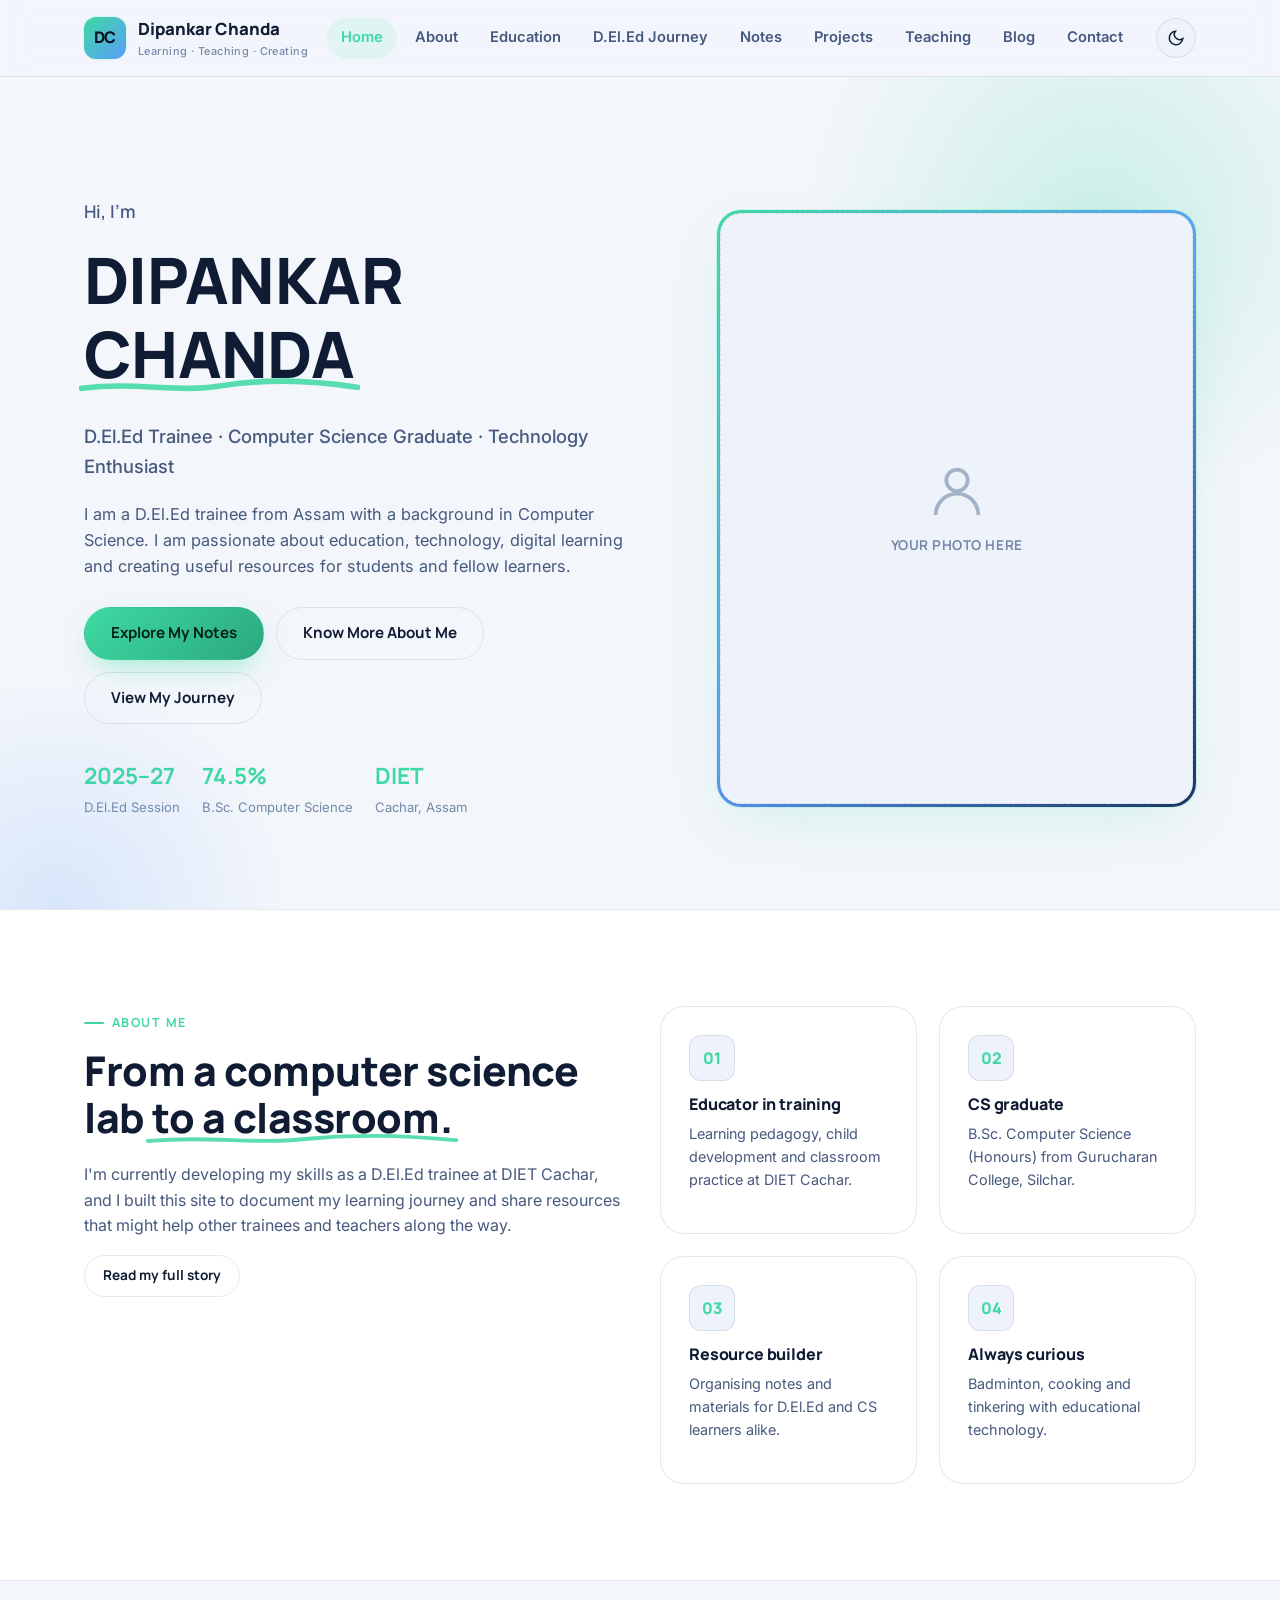
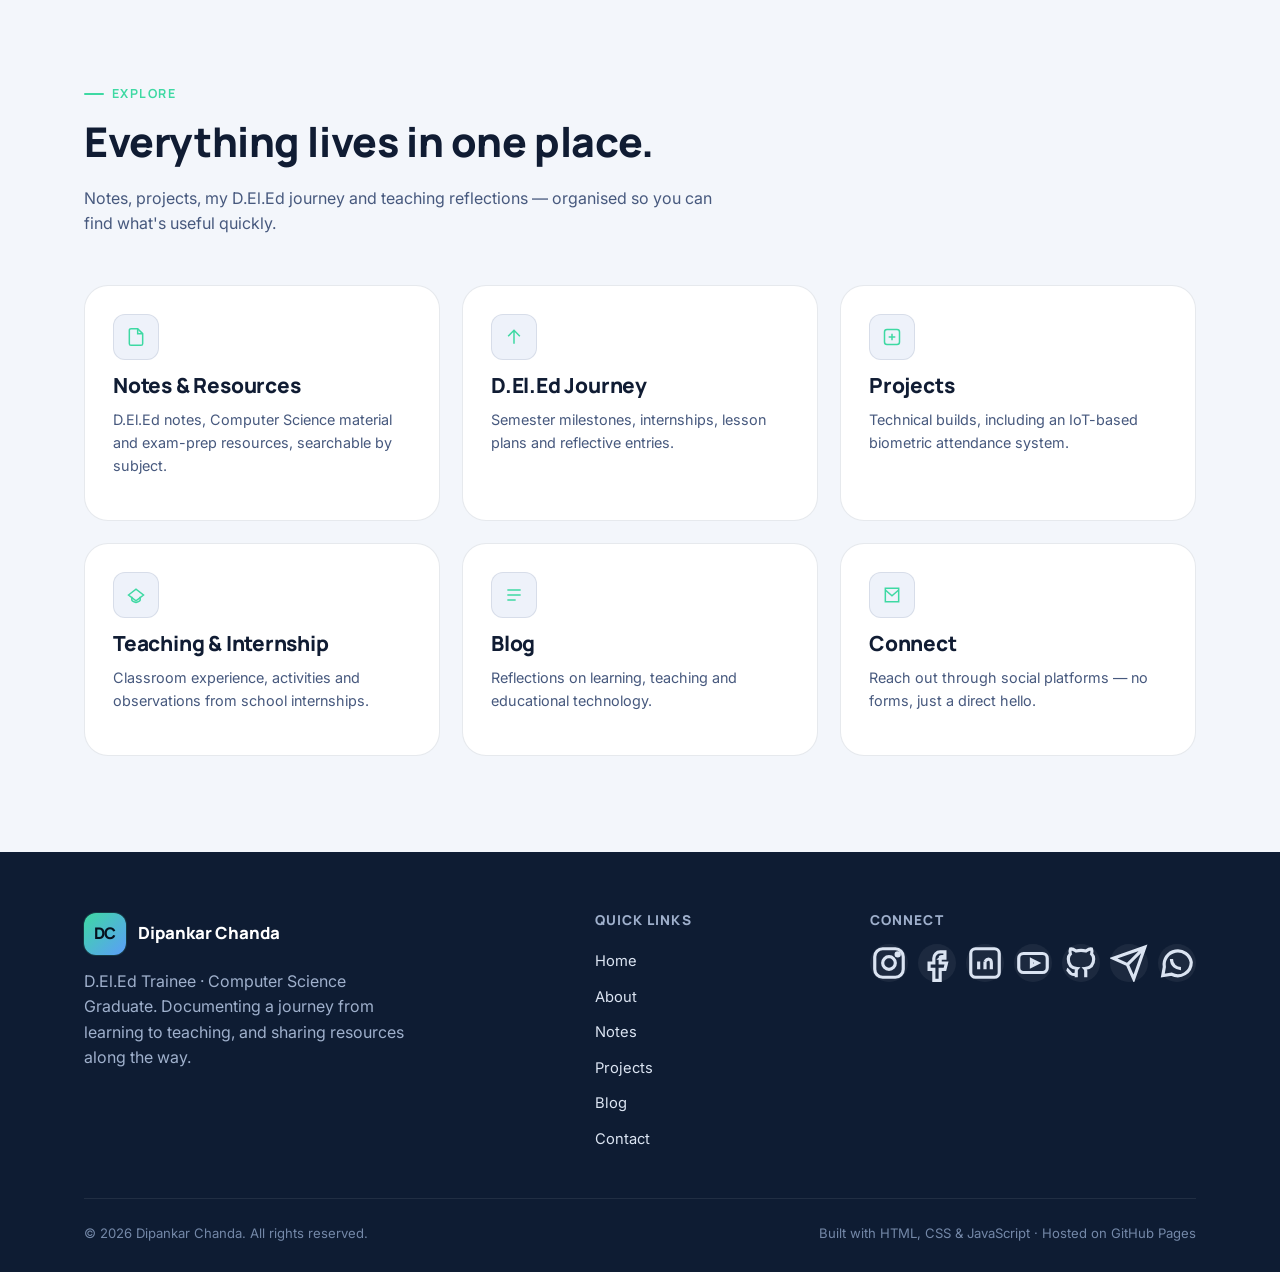
==== index.html @ 6acba000 "Add files via upload" ====
<!DOCTYPE html>
<html lang="en">
<head>
<meta charset="UTF-8">
<meta name="viewport" content="width=device-width, initial-scale=1.0">
<title>Dipankar Chanda | D.El.Ed Trainee &amp; Educational Resources</title>
<meta name="description" content="Official personal website of Dipankar Chanda, D.El.Ed trainee from Assam, sharing educational notes, teaching resources, projects and learning experiences.">
<link rel="canonical" href="https://YOUR_GITHUB_USERNAME.github.io/YOUR_REPOSITORY_NAME/index.html">
<meta property="og:title" content="Dipankar Chanda | D.El.Ed Trainee & Educational Resources">
<meta property="og:description" content="Learning, teaching, creating and connecting — a personal hub of educational notes, projects and reflections.">
<meta property="og:type" content="website">
<link rel="icon" href="favicon.svg" type="image/svg+xml">
<link rel="preconnect" href="https://fonts.googleapis.com">
<link href="https://fonts.googleapis.com/css2?family=Inter:wght@400;500;600;700&family=Manrope:wght@600;700;800&display=swap" rel="stylesheet">
<link rel="stylesheet" href="css/style.css">
<link rel="stylesheet" href="css/responsive.css">
<link rel="stylesheet" href="css/animations.css">
<script src="js/theme.js"></script>
</head>
<body>
<a href="#main" class="skip-link">Skip to content</a>
<header class="site-header" id="site-header"></header>

<main id="main">

  <!-- HERO -->
  <section class="hero">
    <div class="container hero-grid">
      <div>
        <p class="hero-kicker reveal">Hi, I'm</p>
        <h1 class="reveal">DIPANKAR <span class="chalk">CHANDA</span></h1>
        <p class="hero-role reveal">D.El.Ed Trainee &middot; Computer Science Graduate &middot; Technology Enthusiast</p>
        <p class="hero-desc reveal">I am a D.El.Ed trainee from Assam with a background in Computer Science. I am passionate about education, technology, digital learning and creating useful resources for students and fellow learners.</p>
        <div class="hero-cta reveal">
          <a href="notes.html" class="btn btn-primary">Explore My Notes</a>
          <a href="about.html" class="btn btn-ghost">Know More About Me</a>
          <a href="journey.html" class="btn btn-ghost">View My Journey</a>
        </div>
        <div class="hero-stats reveal">
          <div class="hero-stat"><b>2025–27</b><span>D.El.Ed Session</span></div>
          <div class="hero-stat"><b>74.5%</b><span>B.Sc. Computer Science</span></div>
          <div class="hero-stat"><b>DIET</b><span>Cachar, Assam</span></div>
        </div>
      </div>
      <div class="reveal">
        <div class="hero-photo-wrap">
          <div class="hero-photo">
            <svg viewBox="0 0 24 24" fill="none" stroke="currentColor" stroke-width="1.4"><circle cx="12" cy="8" r="4"/><path d="M4 21c0-4.4 3.6-8 8-8s8 3.6 8 8"/></svg>
            <span>YOUR PHOTO HERE</span>
          </div>
        </div>
      </div>
    </div>
  </section>

  <!-- QUICK ABOUT -->
  <section class="section section-alt">
    <div class="container two-col">
      <div class="reveal">
        <p class="eyebrow">About Me</p>
        <h2>From a computer science lab <span class="chalk">to a classroom.</span></h2>
        <p>I'm currently developing my skills as a D.El.Ed trainee at DIET Cachar, and I built this site to document my learning journey and share resources that might help other trainees and teachers along the way.</p>
        <a href="about.html" class="btn btn-ghost btn-sm">Read my full story</a>
      </div>
      <div class="grid grid-2 stagger">
        <div class="card reveal">
          <div class="skill-icon">01</div>
          <h3 style="font-size:1rem;">Educator in training</h3>
          <p style="font-size:0.9rem;">Learning pedagogy, child development and classroom practice at DIET Cachar.</p>
        </div>
        <div class="card reveal">
          <div class="skill-icon">02</div>
          <h3 style="font-size:1rem;">CS graduate</h3>
          <p style="font-size:0.9rem;">B.Sc. Computer Science (Honours) from Gurucharan College, Silchar.</p>
        </div>
        <div class="card reveal">
          <div class="skill-icon">03</div>
          <h3 style="font-size:1rem;">Resource builder</h3>
          <p style="font-size:0.9rem;">Organising notes and materials for D.El.Ed and CS learners alike.</p>
        </div>
        <div class="card reveal">
          <div class="skill-icon">04</div>
          <h3 style="font-size:1rem;">Always curious</h3>
          <p style="font-size:0.9rem;">Badminton, cooking and tinkering with educational technology.</p>
        </div>
      </div>
    </div>
  </section>

  <!-- SECTION PREVIEWS -->
  <section class="section">
    <div class="container">
      <div class="section-head reveal">
        <p class="eyebrow">Explore</p>
        <h2>Everything lives in one place.</h2>
        <p>Notes, projects, my D.El.Ed journey and teaching reflections — organised so you can find what's useful quickly.</p>
      </div>
      <div class="grid grid-3 stagger">
        <a href="notes.html" class="card reveal">
          <div class="skill-icon"><svg width="20" height="20" viewBox="0 0 24 24" fill="none" stroke="currentColor" stroke-width="1.8"><path d="M14 2H6a2 2 0 0 0-2 2v16a2 2 0 0 0 2 2h12a2 2 0 0 0 2-2V8z"/><path d="M14 2v6h6"/></svg></div>
          <h3>Notes &amp; Resources</h3>
          <p style="font-size:0.9rem;">D.El.Ed notes, Computer Science material and exam-prep resources, searchable by subject.</p>
        </a>
        <a href="journey.html" class="card reveal">
          <div class="skill-icon"><svg width="20" height="20" viewBox="0 0 24 24" fill="none" stroke="currentColor" stroke-width="1.8"><path d="M12 20V4M5 11l7-7 7 7"/></svg></div>
          <h3>D.El.Ed Journey</h3>
          <p style="font-size:0.9rem;">Semester milestones, internships, lesson plans and reflective entries.</p>
        </a>
        <a href="projects.html" class="card reveal">
          <div class="skill-icon"><svg width="20" height="20" viewBox="0 0 24 24" fill="none" stroke="currentColor" stroke-width="1.8"><rect x="3" y="3" width="18" height="18" rx="3"/><path d="M8 12h8M12 8v8"/></svg></div>
          <h3>Projects</h3>
          <p style="font-size:0.9rem;">Technical builds, including an IoT-based biometric attendance system.</p>
        </a>
        <a href="teaching.html" class="card reveal">
          <div class="skill-icon"><svg width="20" height="20" viewBox="0 0 24 24" fill="none" stroke="currentColor" stroke-width="1.8"><path d="M3 12l9-7 9 7-9 7-9-7z"/><path d="M7 14v4c0 1.5 5 3 5 3s5-1.5 5-3v-4"/></svg></div>
          <h3>Teaching &amp; Internship</h3>
          <p style="font-size:0.9rem;">Classroom experience, activities and observations from school internships.</p>
        </a>
        <a href="blog.html" class="card reveal">
          <div class="skill-icon"><svg width="20" height="20" viewBox="0 0 24 24" fill="none" stroke="currentColor" stroke-width="1.8"><path d="M4 6h16M4 12h16M4 18h10"/></svg></div>
          <h3>Blog</h3>
          <p style="font-size:0.9rem;">Reflections on learning, teaching and educational technology.</p>
        </a>
        <a href="contact.html" class="card reveal">
          <div class="skill-icon"><svg width="20" height="20" viewBox="0 0 24 24" fill="none" stroke="currentColor" stroke-width="1.8"><path d="M4 4h16v16H4z"/><path d="M4 6l8 7 8-7"/></svg></div>
          <h3>Connect</h3>
          <p style="font-size:0.9rem;">Reach out through social platforms — no forms, just a direct hello.</p>
        </a>
      </div>
    </div>
  </section>

</main>

<footer class="site-footer" id="site-footer"></footer>

<script src="js/components.js"></script>
<script src="js/navigation.js"></script>
<script src="js/main.js"></script>
</body>
</html>
---- css/style.css ----
/* ============================================================
   DIPANKAR CHANDA — PERSONAL WEBSITE
   style.css — design tokens + core components
   Edit the :root variables below to re-theme the whole site.
   ============================================================ */

:root {
  /* Color tokens */
  --navy-950: #070f1f;
  --navy-900: #0b1b33;
  --navy-800: #12294d;
  --navy-700: #1a3661;
  --navy-600: #274a80;
  --ink-0: #f7f9fc;
  --ink-100: #dbe4f2;
  --ink-300: #9fb0cc;
  --ink-500: #7488a8;
  --accent-chalk: #3ed9a3;
  --accent-chalk-dim: #2ba97e;
  --accent-sky: #5b9df9;
  --accent-amber: #f2b84b;
  --danger: #e8637a;

  /* Light mode overrides (applied via [data-theme="light"]) */
  --bg: var(--navy-950);
  --surface: var(--navy-900);
  --surface-2: var(--navy-800);
  --border: rgba(159, 176, 204, 0.16);
  --text: var(--ink-0);
  --text-muted: var(--ink-300);
  --text-faint: var(--ink-500);

  /* Type */
  --font-display: 'Manrope', 'Segoe UI', sans-serif;
  --font-body: 'Inter', 'Segoe UI', sans-serif;

  /* Spacing / shape */
  --radius-sm: 10px;
  --radius-md: 16px;
  --radius-lg: 24px;
  --container: 1160px;
  --shadow-soft: 0 20px 50px -20px rgba(3, 9, 20, 0.6);
  --shadow-glow: 0 0 0 1px rgba(62, 217, 163, 0.15), 0 20px 60px -20px rgba(62, 217, 163, 0.25);

  --ease: cubic-bezier(0.22, 1, 0.36, 1);
}

[data-theme='light'] {
  --bg: #f3f6fb;
  --surface: #ffffff;
  --surface-2: #eef2fa;
  --border: rgba(18, 41, 77, 0.1);
  --text: #101c33;
  --text-muted: #47597e;
  --text-faint: #7488a8;
  --shadow-soft: 0 20px 50px -25px rgba(16, 28, 51, 0.35);
}

.skip-link {
  position: absolute; left: -9999px; top: 0; z-index: 999;
  background: var(--accent-chalk); color: #06121f; padding: 12px 20px;
  border-radius: 0 0 10px 0; font-weight: 700; font-family: var(--font-display);
}
.skip-link:focus { left: 0; }

:focus-visible { outline: 2px solid var(--accent-chalk); outline-offset: 2px; }

* { box-sizing: border-box; }
html { scroll-behavior: smooth; }
@media (prefers-reduced-motion: reduce) {
  html { scroll-behavior: auto; }
  *, *::before, *::after { animation-duration: 0.001ms !important; animation-iteration-count: 1 !important; transition-duration: 0.001ms !important; }
}

body {
  margin: 0;
  background: var(--bg);
  color: var(--text);
  font-family: var(--font-body);
  line-height: 1.6;
  -webkit-font-smoothing: antialiased;
  transition: background 0.3s var(--ease), color 0.3s var(--ease);
  overflow-x: hidden;
}

img { max-width: 100%; display: block; }
a { color: inherit; text-decoration: none; }
ul { list-style: none; margin: 0; padding: 0; }
button { font-family: inherit; cursor: pointer; }

.container {
  width: 100%;
  max-width: var(--container);
  margin: 0 auto;
  padding: 0 24px;
}

h1, h2, h3, h4 {
  font-family: var(--font-display);
  font-weight: 800;
  line-height: 1.15;
  margin: 0 0 0.5em;
  letter-spacing: -0.01em;
}

h1 { font-size: clamp(2.4rem, 5vw, 4rem); }
h2 { font-size: clamp(1.8rem, 3.2vw, 2.6rem); }
h3 { font-size: 1.3rem; }
p { color: var(--text-muted); margin: 0 0 1em; }

.eyebrow {
  display: inline-flex;
  align-items: center;
  gap: 8px;
  font-family: var(--font-display);
  font-size: 0.78rem;
  font-weight: 700;
  letter-spacing: 0.12em;
  text-transform: uppercase;
  color: var(--accent-chalk);
  margin-bottom: 14px;
}
.eyebrow::before {
  content: '';
  width: 20px;
  height: 2px;
  background: var(--accent-chalk);
  border-radius: 2px;
}

/* Chalk underline signature element */
.chalk {
  position: relative;
  display: inline-block;
}
.chalk::after {
  content: '';
  position: absolute;
  left: -2%;
  right: -2%;
  bottom: -0.08em;
  height: 0.28em;
  background-image: url("data:image/svg+xml,%3Csvg xmlns='http://www.w3.org/2000/svg' viewBox='0 0 200 16' preserveAspectRatio='none'%3E%3Cpath d='M2 10 C 40 4, 70 14, 100 8 S 160 2, 198 9' fill='none' stroke='%233ed9a3' stroke-width='5' stroke-linecap='round'/%3E%3C/svg%3E");
  background-size: 100% 100%;
  background-repeat: no-repeat;
  z-index: -1;
  opacity: 0.85;
}

/* Buttons */
.btn {
  display: inline-flex;
  align-items: center;
  justify-content: center;
  gap: 8px;
  padding: 13px 26px;
  border-radius: 999px;
  font-family: var(--font-display);
  font-weight: 700;
  font-size: 0.95rem;
  border: 1px solid transparent;
  transition: transform 0.25s var(--ease), box-shadow 0.25s var(--ease), background 0.25s var(--ease), border-color 0.25s var(--ease);
  white-space: nowrap;
}
.btn:active { transform: translateY(1px) scale(0.98); }
.btn-primary {
  background: linear-gradient(135deg, var(--accent-chalk), var(--accent-chalk-dim));
  color: #052018;
  box-shadow: 0 12px 30px -10px rgba(62, 217, 163, 0.55);
}
.btn-primary:hover { transform: translateY(-2px); box-shadow: 0 18px 36px -10px rgba(62, 217, 163, 0.65); }
.btn-ghost {
  background: transparent;
  border-color: var(--border);
  color: var(--text);
}
.btn-ghost:hover { border-color: var(--accent-chalk); color: var(--accent-chalk); transform: translateY(-2px); }
.btn-sm { padding: 9px 18px; font-size: 0.85rem; }
.btn[disabled] { opacity: 0.45; pointer-events: none; }

/* Header / Nav */
.site-header {
  position: sticky;
  top: 0;
  z-index: 100;
  backdrop-filter: blur(14px) saturate(140%);
  background: color-mix(in srgb, var(--bg) 78%, transparent);
  border-bottom: 1px solid var(--border);
}
.nav-inner {
  display: flex;
  align-items: center;
  justify-content: space-between;
  padding: 16px 24px;
  max-width: var(--container);
  margin: 0 auto;
}
.logo {
  display: flex;
  align-items: center;
  gap: 12px;
  font-family: var(--font-display);
  font-weight: 800;
}
.logo-mark {
  width: 42px; height: 42px;
  border-radius: 12px;
  background: linear-gradient(135deg, var(--accent-chalk), var(--accent-sky));
  color: #06121f;
  display: flex; align-items: center; justify-content: center;
  font-size: 1rem; letter-spacing: -0.02em;
  box-shadow: var(--shadow-glow);
}
.logo-text { font-size: 1.05rem; color: var(--text); }
.logo-text small { display: block; font-family: var(--font-body); font-weight: 500; font-size: 0.68rem; color: var(--text-faint); letter-spacing: 0.04em; }

.nav-links { display: flex; align-items: center; gap: 4px; }
.nav-links a {
  padding: 9px 14px;
  border-radius: 999px;
  font-size: 0.92rem;
  font-weight: 600;
  color: var(--text-muted);
  transition: color 0.2s var(--ease), background 0.2s var(--ease);
}
.nav-links a:hover { color: var(--text); background: var(--surface-2); }
.nav-links a.active { color: var(--accent-chalk); background: rgba(62, 217, 163, 0.1); }

.nav-actions { display: flex; align-items: center; gap: 10px; }
.icon-btn {
  width: 40px; height: 40px;
  border-radius: 999px;
  border: 1px solid var(--border);
  background: var(--surface-2);
  display: flex; align-items: center; justify-content: center;
  color: var(--text);
  transition: border-color 0.2s var(--ease), transform 0.2s var(--ease);
}
.icon-btn:hover { border-color: var(--accent-chalk); transform: translateY(-1px); }
.hamburger { display: none; }

/* Mobile nav drawer */
.nav-drawer {
  position: fixed; inset: 0 0 0 auto; width: min(320px, 82vw);
  background: var(--surface); border-left: 1px solid var(--border);
  transform: translateX(100%); transition: transform 0.35s var(--ease);
  z-index: 200; padding: 24px; overflow-y: auto;
}
.nav-drawer.open { transform: translateX(0); }
.nav-drawer a { display: block; padding: 14px 4px; font-weight: 700; font-family: var(--font-display); border-bottom: 1px solid var(--border); color: var(--text); }
.drawer-backdrop {
  position: fixed; inset: 0; background: rgba(4, 9, 18, 0.55);
  opacity: 0; pointer-events: none; transition: opacity 0.3s var(--ease); z-index: 199;
}
.drawer-backdrop.open { opacity: 1; pointer-events: auto; }
.drawer-close { display: flex; justify-content: flex-end; margin-bottom: 12px; }

/* Cards */
.card {
  background: var(--surface);
  border: 1px solid var(--border);
  border-radius: var(--radius-lg);
  padding: 28px;
  transition: transform 0.3s var(--ease), box-shadow 0.3s var(--ease), border-color 0.3s var(--ease);
}
.card:hover { transform: translateY(-4px); box-shadow: var(--shadow-soft); border-color: rgba(62, 217, 163, 0.35); }
.card-glass {
  background: color-mix(in srgb, var(--surface) 65%, transparent);
  backdrop-filter: blur(10px);
}

.grid { display: grid; gap: 22px; }
.grid-2 { grid-template-columns: repeat(2, 1fr); }
.grid-3 { grid-template-columns: repeat(3, 1fr); }
.grid-4 { grid-template-columns: repeat(4, 1fr); }

.section { padding: 96px 0; }
.section-tight { padding: 64px 0; }
.section-head { max-width: 640px; margin-bottom: 48px; }
.section-alt { background: var(--surface); border-top: 1px solid var(--border); border-bottom: 1px solid var(--border); }

.tag {
  display: inline-flex;
  padding: 5px 12px;
  border-radius: 999px;
  font-size: 0.74rem;
  font-weight: 700;
  letter-spacing: 0.02em;
  background: var(--surface-2);
  color: var(--text-muted);
  border: 1px solid var(--border);
}
.tag-accent { color: var(--accent-chalk); border-color: rgba(62, 217, 163, 0.35); background: rgba(62, 217, 163, 0.08); }
.tag-row { display: flex; flex-wrap: wrap; gap: 8px; }

/* Hero */
.hero {
  position: relative;
  padding: 120px 0 90px;
  overflow: hidden;
}
.hero::before {
  content: '';
  position: absolute; top: -20%; right: -10%;
  width: 620px; height: 620px;
  background: radial-gradient(circle, rgba(62, 217, 163, 0.22), transparent 65%);
  filter: blur(10px);
  pointer-events: none;
}
.hero::after {
  content: '';
  position: absolute; bottom: -30%; left: -15%;
  width: 500px; height: 500px;
  background: radial-gradient(circle, rgba(91, 157, 249, 0.18), transparent 65%);
  pointer-events: none;
}
.hero-grid {
  display: grid;
  grid-template-columns: 1.1fr 0.9fr;
  gap: 48px;
  align-items: center;
  position: relative;
}
.hero-kicker { color: var(--text-muted); font-family: var(--font-display); font-weight: 600; font-size: 1.1rem; }
.hero-name { margin: 6px 0 14px; }
.hero-role { color: var(--text-muted); font-size: 1.15rem; margin-bottom: 20px; font-weight: 500; }
.hero-desc { max-width: 540px; font-size: 1.02rem; }
.hero-cta { display: flex; flex-wrap: wrap; gap: 12px; margin-top: 28px; }

.hero-photo-wrap {
  position: relative;
  border-radius: var(--radius-lg);
  padding: 3px;
  background: linear-gradient(135deg, var(--accent-chalk), var(--accent-sky), var(--navy-700));
  box-shadow: var(--shadow-glow);
}
.hero-photo {
  border-radius: calc(var(--radius-lg) - 3px);
  aspect-ratio: 4/5;
  background: var(--surface-2);
  display: flex; flex-direction: column; align-items: center; justify-content: center;
  gap: 12px; color: var(--text-faint); text-align: center; padding: 20px;
  border: 1px dashed var(--border);
}
.hero-photo svg { width: 64px; height: 64px; opacity: 0.6; }
.hero-photo span { font-family: var(--font-display); font-weight: 700; font-size: 0.85rem; letter-spacing: 0.04em; }

.hero-stats { display: flex; gap: 22px; margin-top: 34px; flex-wrap: wrap; }
.hero-stat b { display: block; font-family: var(--font-display); font-size: 1.4rem; color: var(--accent-chalk); }
.hero-stat span { font-size: 0.82rem; color: var(--text-faint); }

/* Timeline */
.timeline { position: relative; padding-left: 32px; }
.timeline::before {
  content: '';
  position: absolute; left: 8px; top: 6px; bottom: 6px; width: 2px;
  background-image: linear-gradient(var(--accent-chalk) 60%, transparent 0%);
  background-size: 2px 12px; background-repeat: repeat-y;
  opacity: 0.5;
}
.timeline-item { position: relative; padding-bottom: 40px; }
.timeline-item:last-child { padding-bottom: 0; }
.timeline-dot {
  position: absolute; left: -32px; top: 4px;
  width: 18px; height: 18px; border-radius: 50%;
  background: var(--surface);
  border: 3px solid var(--accent-chalk);
}
.timeline-item .card { padding: 22px 26px; }
.timeline-meta { color: var(--accent-chalk); font-weight: 700; font-family: var(--font-display); font-size: 0.85rem; margin-bottom: 4px; }

/* Skills */
.skill-card { text-align: left; }
.skill-icon {
  width: 46px; height: 46px; border-radius: 12px;
  background: var(--surface-2); border: 1px solid var(--border);
  display: flex; align-items: center; justify-content: center;
  margin-bottom: 14px; color: var(--accent-chalk); font-family: var(--font-display); font-weight: 800;
}
.skill-level { display: flex; gap: 5px; margin-top: 10px; }
.skill-dot { width: 20px; height: 6px; border-radius: 4px; background: var(--surface-2); border: 1px solid var(--border); }
.skill-dot.filled { background: var(--accent-chalk); border-color: var(--accent-chalk); }

/* Forms / filter bar */
.filter-bar {
  display: flex; flex-wrap: wrap; gap: 10px; margin-bottom: 32px;
  padding: 16px; background: var(--surface); border: 1px solid var(--border); border-radius: var(--radius-md);
}
.filter-bar input[type="search"],
.filter-bar select {
  background: var(--surface-2);
  border: 1px solid var(--border);
  color: var(--text);
  padding: 10px 14px;
  border-radius: 10px;
  font-family: var(--font-body);
  font-size: 0.9rem;
}
.filter-bar input[type="search"] { flex: 1; min-width: 200px; }
.filter-bar select { min-width: 140px; }
.filter-bar input:focus, .filter-bar select:focus { outline: 2px solid var(--accent-chalk); outline-offset: 1px; }

.resource-card { display: flex; flex-direction: column; height: 100%; }
.resource-card .thumb {
  width: 100%; aspect-ratio: 16/9; border-radius: var(--radius-sm);
  background: var(--surface-2); border: 1px solid var(--border);
  margin-bottom: 16px; display: flex; align-items: center; justify-content: center; color: var(--text-faint);
}
.resource-card h3 { font-size: 1.05rem; margin-bottom: 6px; }
.resource-card .meta { font-size: 0.8rem; color: var(--text-faint); margin-bottom: 10px; }
.resource-card .actions { margin-top: auto; display: flex; gap: 10px; padding-top: 14px; }

.empty-state, .error-state {
  text-align: center; padding: 60px 20px; border: 1px dashed var(--border); border-radius: var(--radius-lg);
  color: var(--text-faint);
}
.empty-state svg, .error-state svg { width: 44px; height: 44px; margin: 0 auto 14px; opacity: 0.5; }

/* Social / contact */
.social-grid { display: grid; grid-template-columns: repeat(auto-fit, minmax(140px, 1fr)); gap: 14px; }
.social-card {
  display: flex; align-items: center; gap: 12px; padding: 16px;
  background: var(--surface); border: 1px solid var(--border); border-radius: var(--radius-md);
  transition: transform 0.25s var(--ease), border-color 0.25s var(--ease);
}
.social-card:hover { transform: translateY(-3px); border-color: var(--accent-chalk); }
.social-card svg { width: 22px; height: 22px; color: var(--accent-chalk); }

.contact-block { display: flex; align-items: flex-start; gap: 14px; padding: 20px 0; border-bottom: 1px solid var(--border); }
.contact-block:last-child { border-bottom: none; }
.contact-block .icon { width: 42px; height: 42px; border-radius: 12px; background: var(--surface-2); border: 1px solid var(--border); display: flex; align-items: center; justify-content: center; color: var(--accent-chalk); flex-shrink: 0; }

/* Footer */
.site-footer { background: var(--navy-950); border-top: 1px solid var(--border); padding: 60px 0 28px; }
[data-theme='light'] .site-footer { background: #0e1c33; color: var(--ink-0); }
.footer-grid { display: grid; grid-template-columns: 2fr 1fr 1fr; gap: 40px; margin-bottom: 40px; }
.footer-brand p { max-width: 320px; color: var(--ink-300); }
.footer-col h4 { font-size: 0.85rem; text-transform: uppercase; letter-spacing: 0.08em; color: var(--ink-300); margin-bottom: 16px; }
.footer-col a { display: block; padding: 6px 0; color: var(--ink-100); font-size: 0.92rem; }
.footer-col a:hover { color: var(--accent-chalk); }
.footer-bottom { display: flex; justify-content: space-between; align-items: center; flex-wrap: wrap; gap: 12px; padding-top: 24px; border-top: 1px solid rgba(255,255,255,0.08); color: var(--ink-500); font-size: 0.82rem; }
.footer-social { display: flex; gap: 10px; }
.footer-social a { width: 38px; height: 38px; border-radius: 999px; background: rgba(255,255,255,0.06); display: flex; align-items: center; justify-content: center; color: var(--ink-100); }
.footer-social a:hover { background: var(--accent-chalk); color: #06121f; }

/* Scroll to top */
.scroll-top {
  position: fixed; bottom: 24px; right: 24px; z-index: 90;
  width: 46px; height: 46px; border-radius: 50%;
  background: var(--accent-chalk); color: #06121f; border: none;
  display: flex; align-items: center; justify-content: center;
  box-shadow: var(--shadow-glow);
  opacity: 0; pointer-events: none; transform: translateY(10px);
  transition: opacity 0.3s var(--ease), transform 0.3s var(--ease);
}
.scroll-top.visible { opacity: 1; pointer-events: auto; transform: translateY(0); }

/* Breadcrumb */
.breadcrumb { display: flex; gap: 8px; align-items: center; font-size: 0.85rem; color: var(--text-faint); margin-bottom: 20px; }
.breadcrumb a { color: var(--text-muted); }
.breadcrumb a:hover { color: var(--accent-chalk); }

/* Page header (inner pages) */
.page-head { padding: 56px 0 20px; }
.page-head p { max-width: 620px; }

/* Utility */
.text-center { text-align: center; }
.mt-0 { margin-top: 0; }
.muted { color: var(--text-faint); }
.divider { height: 1px; background: var(--border); margin: 60px 0; }
.two-col { display: grid; grid-template-columns: 1fr 1fr; gap: 40px; align-items: start; }
---- css/responsive.css ----
/* ============================================================
   responsive.css — mobile-first breakpoint adjustments
   ============================================================ */

@media (max-width: 1024px) {
  .hero-grid { grid-template-columns: 1fr; }
  .hero-photo-wrap { max-width: 360px; margin: 0 auto; }
  .grid-4 { grid-template-columns: repeat(2, 1fr); }
  .footer-grid { grid-template-columns: 1fr 1fr; }
  .footer-brand { grid-column: 1 / -1; }
}

@media (max-width: 860px) {
  .nav-links { display: none; }
  .hamburger { display: flex; }
  .grid-3 { grid-template-columns: repeat(2, 1fr); }
  .two-col { grid-template-columns: 1fr; }
}

@media (max-width: 600px) {
  .container { padding: 0 18px; }
  .section { padding: 64px 0; }
  .section-tight { padding: 44px 0; }
  .grid-2, .grid-3, .grid-4 { grid-template-columns: 1fr; }
  .hero { padding: 96px 0 60px; }
  h1 { font-size: clamp(2rem, 9vw, 2.6rem); }
  .hero-stats { gap: 16px; }
  .filter-bar { flex-direction: column; }
  .filter-bar select, .filter-bar input { width: 100%; }
  .footer-grid { grid-template-columns: 1fr; gap: 28px; }
  .footer-bottom { flex-direction: column; align-items: flex-start; }
  .nav-inner { padding: 14px 18px; }
}

/* Ensure no horizontal scroll anywhere */
html, body { max-width: 100%; overflow-x: hidden; }
---- css/animations.css ----
/* ============================================================
   animations.css — subtle motion, scroll reveals, micro-interactions
   Respects prefers-reduced-motion (see style.css global rule too)
   ============================================================ */

@keyframes fadeUp {
  from { opacity: 0; transform: translateY(18px); }
  to { opacity: 1; transform: translateY(0); }
}
@keyframes fadeIn {
  from { opacity: 0; }
  to { opacity: 1; }
}
@keyframes floatSlow {
  0%, 100% { transform: translateY(0); }
  50% { transform: translateY(-10px); }
}

.reveal {
  opacity: 0;
  transform: translateY(18px);
  transition: opacity 0.7s var(--ease), transform 0.7s var(--ease);
}
.reveal.in-view {
  opacity: 1;
  transform: translateY(0);
}

.hero-photo-wrap { animation: floatSlow 6s ease-in-out infinite; }
@media (prefers-reduced-motion: reduce) {
  .hero-photo-wrap { animation: none; }
}

.stagger .reveal:nth-child(1) { transition-delay: 0.02s; }
.stagger .reveal:nth-child(2) { transition-delay: 0.08s; }
.stagger .reveal:nth-child(3) { transition-delay: 0.14s; }
.stagger .reveal:nth-child(4) { transition-delay: 0.2s; }
.stagger .reveal:nth-child(5) { transition-delay: 0.26s; }
.stagger .reveal:nth-child(6) { transition-delay: 0.32s; }

/* nav drawer fade */
.nav-drawer a { opacity: 0; transform: translateX(10px); transition: opacity 0.3s var(--ease), transform 0.3s var(--ease); }
.nav-drawer.open a { opacity: 1; transform: translateX(0); }
.nav-drawer.open a:nth-child(1) { transition-delay: 0.05s; }
.nav-drawer.open a:nth-child(2) { transition-delay: 0.09s; }
.nav-drawer.open a:nth-child(3) { transition-delay: 0.13s; }
.nav-drawer.open a:nth-child(4) { transition-delay: 0.17s; }
.nav-drawer.open a:nth-child(5) { transition-delay: 0.21s; }
.nav-drawer.open a:nth-child(6) { transition-delay: 0.25s; }
.nav-drawer.open a:nth-child(7) { transition-delay: 0.29s; }
.nav-drawer.open a:nth-child(8) { transition-delay: 0.33s; }
.nav-drawer.open a:nth-child(9) { transition-delay: 0.37s; }
.nav-drawer.open a:nth-child(10) { transition-delay: 0.41s; }

@media (prefers-reduced-motion: reduce) {
  .reveal { opacity: 1; transform: none; transition: none; }
  .nav-drawer a { opacity: 1; transform: none; }
}
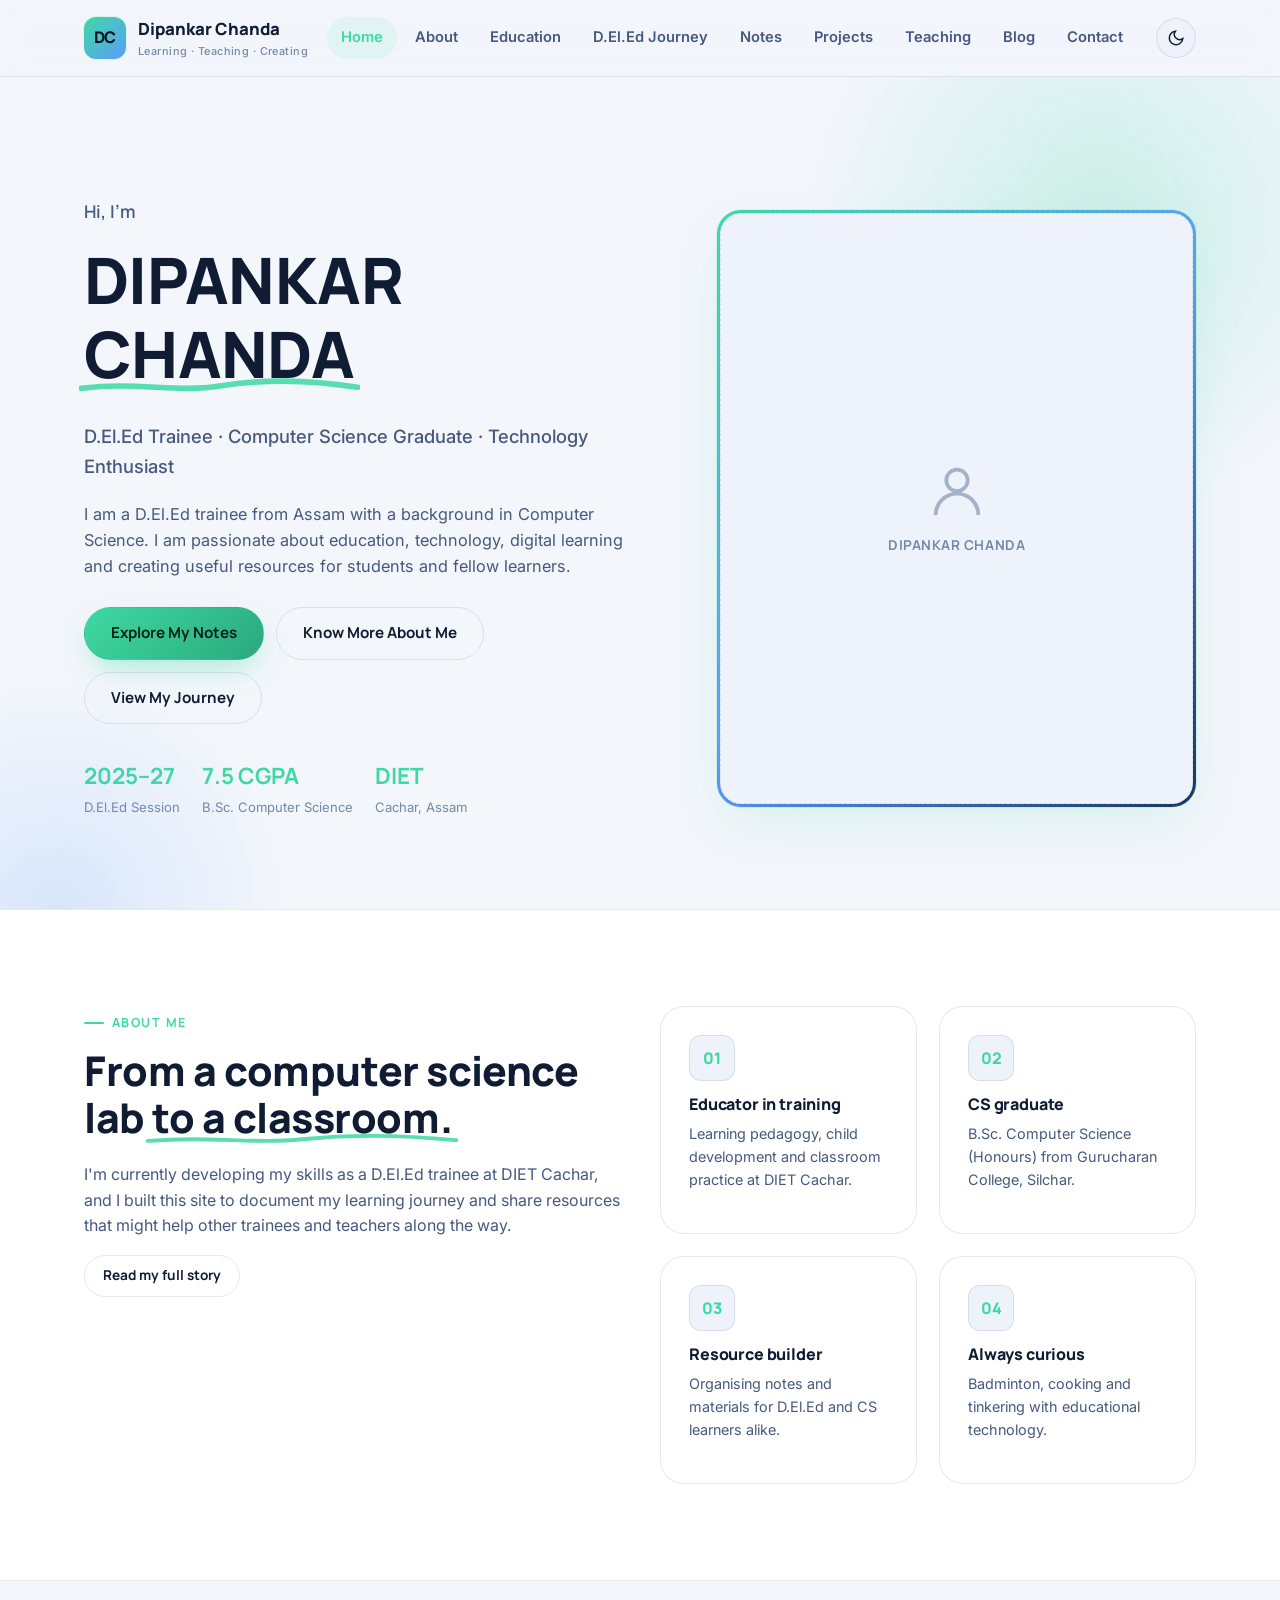
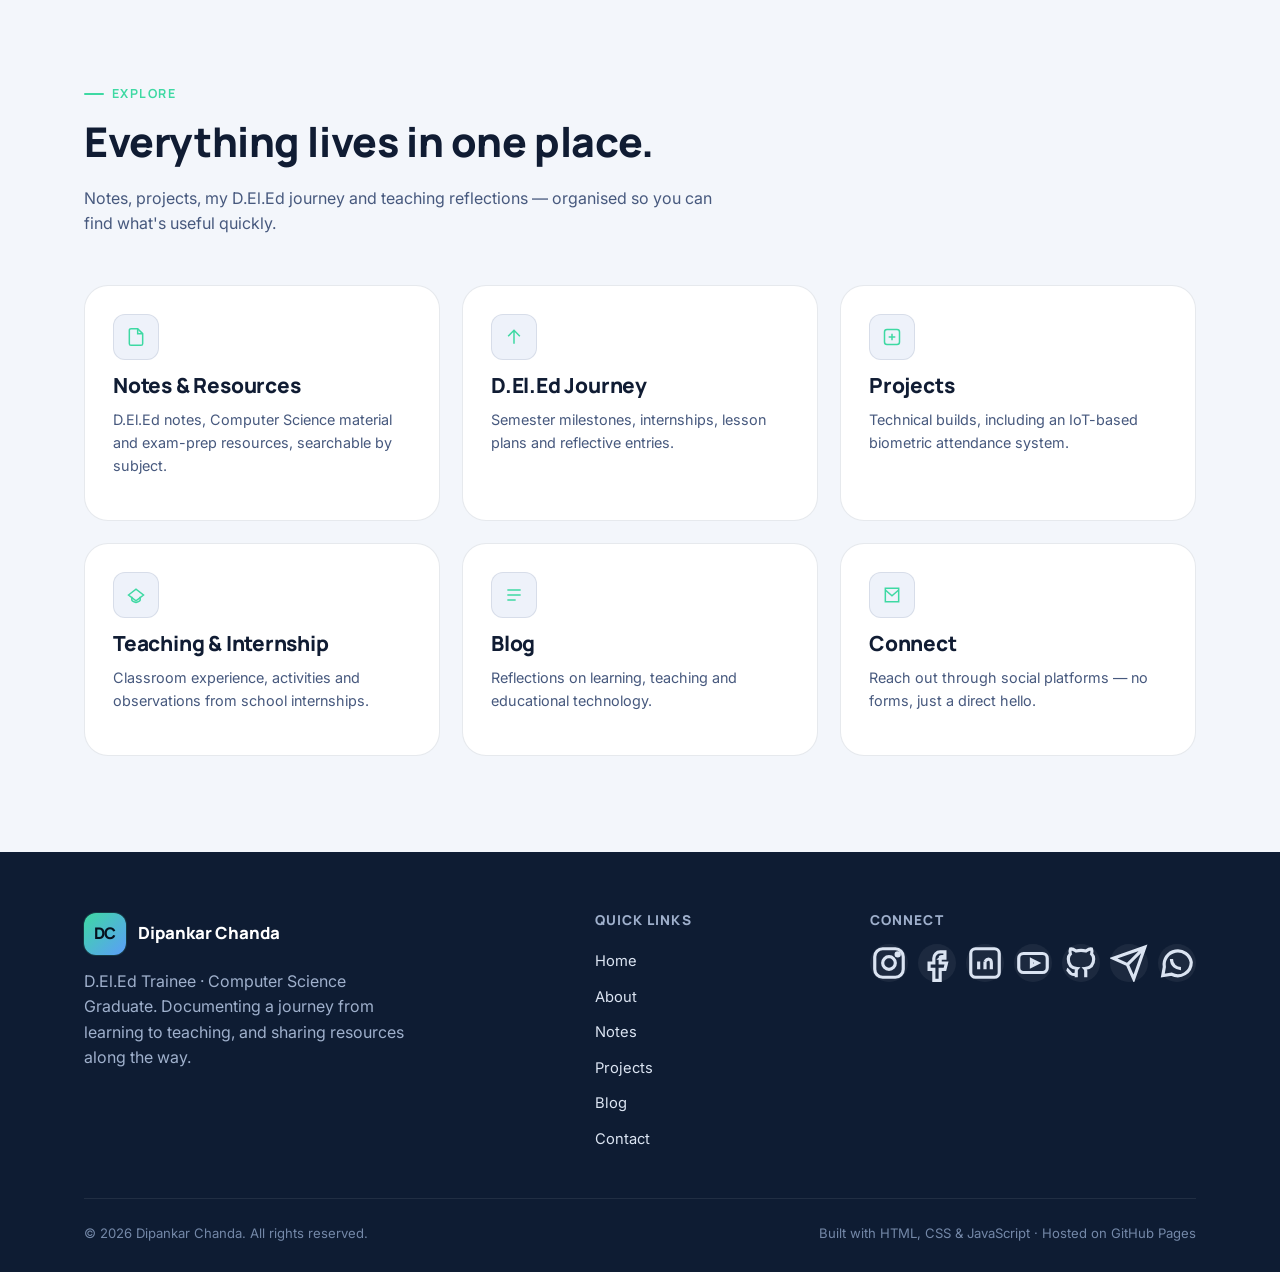
==== commit cb8203fb: "Update index.html" ====
--- a/index.html
+++ b/index.html
@@ -38,7 +38,7 @@
         </div>
         <div class="hero-stats reveal">
           <div class="hero-stat"><b>2025–27</b><span>D.El.Ed Session</span></div>
-          <div class="hero-stat"><b>74.5%</b><span>B.Sc. Computer Science</span></div>
+          <div class="hero-stat"><b>7.5 CGPA </b><span>B.Sc. Computer Science</span></div>
           <div class="hero-stat"><b>DIET</b><span>Cachar, Assam</span></div>
         </div>
       </div>
@@ -46,7 +46,7 @@
         <div class="hero-photo-wrap">
           <div class="hero-photo">
             <svg viewBox="0 0 24 24" fill="none" stroke="currentColor" stroke-width="1.4"><circle cx="12" cy="8" r="4"/><path d="M4 21c0-4.4 3.6-8 8-8s8 3.6 8 8"/></svg>
-            <span>YOUR PHOTO HERE</span>
+            <span> DIPANKAR CHANDA </span>
           </div>
         </div>
       </div>
